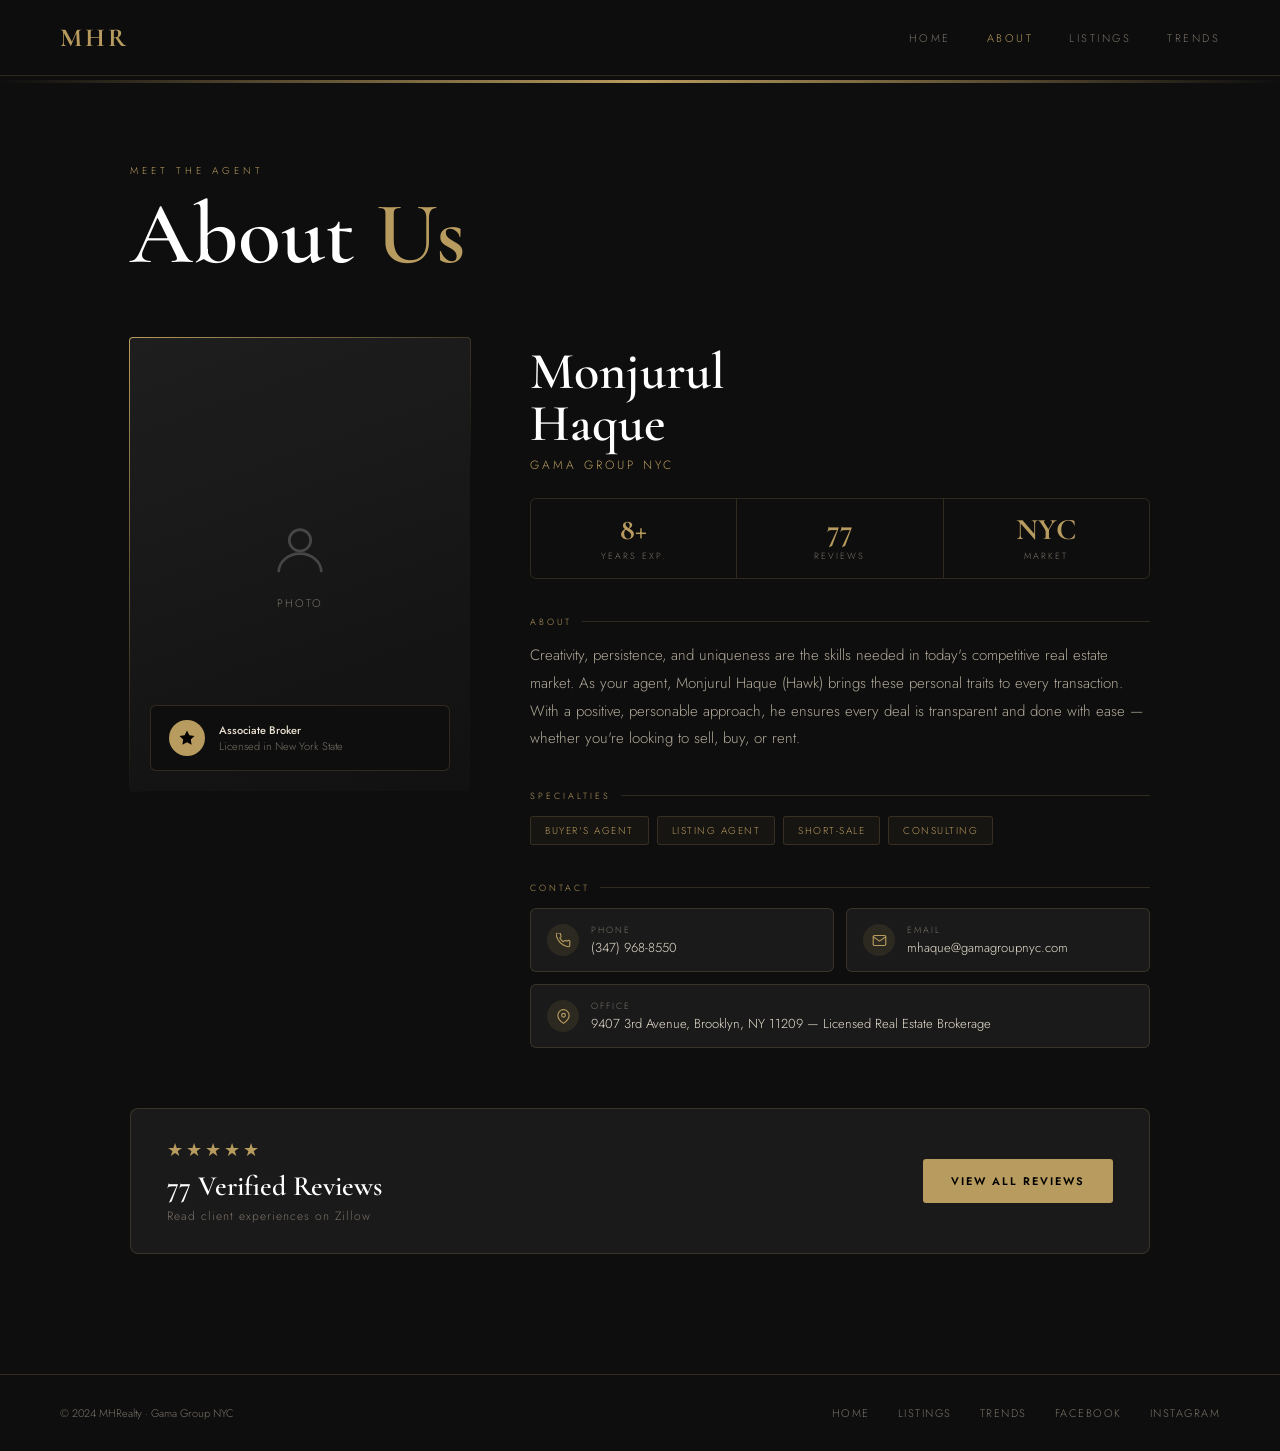
==== Index.html @ 872f9110 "Add files via upload" ====
<!DOCTYPE html>
<html lang="en">
<head>
<meta charset="UTF-8" />
<meta name="viewport" content="width=device-width, initial-scale=1.0"/>
<title>MHR | About</title>
<link href="https://fonts.googleapis.com/css2?family=Cormorant+Garamond:wght@400;500;600;700&family=Jost:wght@300;400;500;600&display=swap" rel="stylesheet"/>
<style>
  :root {
    --gold: #b89b5e;
    --gold-light: #d4b97a;
    --dark: #0e0e0e;
    --mid: #1a1a1a;
    --border: rgba(184,155,94,0.2);
    --text: #e8e0d0;
    --muted: #7a7268;
  }

  *, *::before, *::after { box-sizing: border-box; margin: 0; padding: 0; }

  html { scroll-behavior: smooth; }

  body {
    background: var(--dark);
    color: var(--text);
    font-family: 'Jost', sans-serif;
    font-weight: 300;
    min-height: 100vh;
    overflow-x: hidden;
  }

  /* ─── NAV ─── */
  nav {
    position: fixed; top: 0; left: 0; right: 0; z-index: 100;
    display: flex; justify-content: space-between; align-items: center;
    padding: 22px 60px;
    background: rgba(14,14,14,0.92);
    backdrop-filter: blur(12px);
    border-bottom: 1px solid var(--border);
  }
  .nav-logo {
    font-family: 'Cormorant Garamond', serif;
    font-size: 26px;
    font-weight: 700;
    color: var(--gold);
    letter-spacing: 3px;
    text-decoration: none;
  }
  .nav-links { display: flex; gap: 36px; }
  .nav-links a {
    font-size: 11px;
    letter-spacing: 2.5px;
    text-transform: uppercase;
    color: var(--muted);
    text-decoration: none;
    transition: color 0.3s;
  }
  .nav-links a:hover, .nav-links a.active { color: var(--gold); }

  /* ─── HERO STRIP ─── */
  .hero-strip {
    margin-top: 80px;
    height: 3px;
    background: linear-gradient(90deg, transparent, var(--gold), transparent);
    animation: shimmer 3s infinite;
  }
  @keyframes shimmer {
    0%   { background-position: -200% 0; }
    100% { background-position: 200% 0; }
  }

  /* ─── MAIN ─── */
  main {
    max-width: 1100px;
    margin: 0 auto;
    padding: 80px 40px 120px;
  }

  /* ─── PAGE TITLE ─── */
  .page-eyebrow {
    font-size: 10px;
    letter-spacing: 4px;
    text-transform: uppercase;
    color: var(--gold);
    margin-bottom: 12px;
    animation: fadeUp 0.6s ease both;
  }
  .page-title {
    font-family: 'Cormorant Garamond', serif;
    font-size: clamp(48px, 7vw, 88px);
    font-weight: 600;
    line-height: 1;
    color: #fff;
    margin-bottom: 60px;
    animation: fadeUp 0.6s 0.1s ease both;
  }
  .page-title span { color: var(--gold); }

  /* ─── PROFILE CARD ─── */
  .profile-grid {
    display: grid;
    grid-template-columns: 340px 1fr;
    gap: 60px;
    align-items: start;
    animation: fadeUp 0.6s 0.2s ease both;
  }

  .profile-img-wrap {
    position: relative;
  }
  .profile-img-wrap::before {
    content: '';
    position: absolute;
    inset: -1px;
    background: linear-gradient(135deg, var(--gold), transparent 60%);
    border-radius: 4px;
    z-index: 0;
  }
  .profile-img-wrap img {
    position: relative; z-index: 1;
    width: 100%;
    aspect-ratio: 3/4;
    object-fit: cover;
    border-radius: 3px;
    display: block;
    background: var(--mid);
  }

  /* Placeholder when no real image */
  .profile-placeholder {
    position: relative; z-index: 1;
    width: 100%;
    aspect-ratio: 3/4;
    background: linear-gradient(160deg, #1e1e1e, #111);
    border-radius: 3px;
    display: flex;
    flex-direction: column;
    align-items: center;
    justify-content: center;
    gap: 12px;
  }
  .profile-placeholder svg { opacity: 0.2; }
  .profile-placeholder span {
    font-size: 11px;
    letter-spacing: 2px;
    color: var(--muted);
    text-transform: uppercase;
  }

  .badge-wrap {
    position: absolute;
    bottom: 20px; left: 20px; right: 20px;
    z-index: 2;
    background: rgba(14,14,14,0.88);
    backdrop-filter: blur(8px);
    border: 1px solid var(--border);
    border-radius: 6px;
    padding: 14px 18px;
    display: flex;
    align-items: center;
    gap: 14px;
  }
  .badge-icon {
    width: 36px; height: 36px;
    background: var(--gold);
    border-radius: 50%;
    display: flex; align-items: center; justify-content: center;
    flex-shrink: 0;
  }
  .badge-icon svg { width: 18px; height: 18px; fill: #000; }
  .badge-text { font-size: 11px; color: var(--muted); line-height: 1.5; }
  .badge-text strong { color: var(--text); font-weight: 500; display: block; }

  /* ─── PROFILE INFO ─── */
  .profile-info { padding-top: 8px; }

  .profile-name {
    font-family: 'Cormorant Garamond', serif;
    font-size: 52px;
    font-weight: 600;
    color: #fff;
    line-height: 1;
    margin-bottom: 6px;
  }
  .profile-firm {
    font-size: 12px;
    letter-spacing: 3px;
    text-transform: uppercase;
    color: var(--gold);
    margin-bottom: 24px;
  }

  .stats-row {
    display: flex;
    gap: 0;
    border: 1px solid var(--border);
    border-radius: 6px;
    overflow: hidden;
    margin-bottom: 36px;
  }
  .stat {
    flex: 1;
    padding: 16px 20px;
    border-right: 1px solid var(--border);
    text-align: center;
  }
  .stat:last-child { border-right: none; }
  .stat-num {
    font-family: 'Cormorant Garamond', serif;
    font-size: 30px;
    font-weight: 700;
    color: var(--gold);
    line-height: 1;
  }
  .stat-label {
    font-size: 9px;
    letter-spacing: 2px;
    text-transform: uppercase;
    color: var(--muted);
    margin-top: 4px;
  }

  .section-label {
    font-size: 9px;
    letter-spacing: 3px;
    text-transform: uppercase;
    color: var(--gold);
    margin-bottom: 14px;
    display: flex;
    align-items: center;
    gap: 10px;
  }
  .section-label::after {
    content: '';
    flex: 1;
    height: 1px;
    background: var(--border);
  }

  .bio {
    font-size: 15px;
    line-height: 1.85;
    color: #b0a898;
    margin-bottom: 36px;
  }

  .specialties {
    display: flex;
    flex-wrap: wrap;
    gap: 8px;
    margin-bottom: 36px;
  }
  .spec-tag {
    font-size: 10px;
    letter-spacing: 1.5px;
    text-transform: uppercase;
    color: var(--gold);
    border: 1px solid var(--border);
    padding: 6px 14px;
    border-radius: 3px;
    background: rgba(184,155,94,0.05);
  }

  .contact-grid {
    display: grid;
    grid-template-columns: 1fr 1fr;
    gap: 12px;
  }
  .contact-item {
    display: flex;
    align-items: center;
    gap: 12px;
    background: var(--mid);
    border: 1px solid var(--border);
    border-radius: 6px;
    padding: 14px 16px;
    text-decoration: none;
    transition: border-color 0.3s, background 0.3s;
  }
  .contact-item:hover {
    border-color: var(--gold);
    background: rgba(184,155,94,0.06);
  }
  .contact-icon {
    width: 32px; height: 32px;
    background: rgba(184,155,94,0.12);
    border-radius: 50%;
    display: flex; align-items: center; justify-content: center;
    flex-shrink: 0;
  }
  .contact-icon svg { width: 15px; height: 15px; stroke: var(--gold); fill: none; stroke-width: 1.8; }
  .contact-detail { flex: 1; }
  .contact-type { font-size: 9px; letter-spacing: 2px; text-transform: uppercase; color: var(--muted); }
  .contact-val  { font-size: 13px; color: var(--text); margin-top: 2px; }

  /* ─── REVIEWS CTA ─── */
  .reviews-bar {
    margin-top: 60px;
    background: var(--mid);
    border: 1px solid var(--border);
    border-radius: 8px;
    padding: 28px 36px;
    display: flex;
    align-items: center;
    justify-content: space-between;
    animation: fadeUp 0.6s 0.35s ease both;
  }
  .reviews-left h3 {
    font-family: 'Cormorant Garamond', serif;
    font-size: 28px;
    font-weight: 600;
    color: #fff;
    margin-bottom: 4px;
  }
  .reviews-left p { font-size: 12px; color: var(--muted); letter-spacing: 1px; }
  .stars { color: var(--gold); font-size: 18px; letter-spacing: 3px; margin-bottom: 6px; }
  .reviews-btn {
    background: var(--gold);
    color: #000;
    font-family: 'Jost', sans-serif;
    font-size: 11px;
    font-weight: 600;
    letter-spacing: 2px;
    text-transform: uppercase;
    padding: 14px 28px;
    border: none;
    border-radius: 3px;
    text-decoration: none;
    cursor: pointer;
    transition: background 0.3s;
    white-space: nowrap;
  }
  .reviews-btn:hover { background: var(--gold-light); }

  /* ─── FOOTER ─── */
  footer {
    border-top: 1px solid var(--border);
    padding: 30px 60px;
    display: flex;
    justify-content: space-between;
    align-items: center;
  }
  .footer-copy { font-size: 11px; color: var(--muted); }
  .footer-links { display: flex; gap: 28px; }
  .footer-links a {
    font-size: 11px;
    letter-spacing: 1.5px;
    color: var(--muted);
    text-decoration: none;
    text-transform: uppercase;
    transition: color 0.3s;
  }
  .footer-links a:hover { color: var(--gold); }

  /* ─── ANIMATIONS ─── */
  @keyframes fadeUp {
    from { opacity: 0; transform: translateY(20px); }
    to   { opacity: 1; transform: translateY(0); }
  }

  /* ─── RESPONSIVE ─── */
  @media (max-width: 760px) {
    nav { padding: 18px 24px; }
    .nav-links { gap: 20px; }
    main { padding: 60px 24px 80px; }
    .profile-grid { grid-template-columns: 1fr; gap: 36px; }
    .profile-img-wrap { max-width: 280px; }
    .contact-grid { grid-template-columns: 1fr; }
    .reviews-bar { flex-direction: column; gap: 20px; text-align: center; }
    footer { flex-direction: column; gap: 16px; text-align: center; }
  }
</style>
</head>
<body>

<!-- NAV -->
<nav>
  <a class="nav-logo" href="#">MHR</a>
  <div class="nav-links">
    <a href="#">Home</a>
    <a href="#" class="active">About</a>
    <a href="#">Listings</a>
    <a href="#">Trends</a>
  </div>
</nav>

<div class="hero-strip"></div>

<!-- MAIN -->
<main>

  <div class="page-eyebrow">Meet the Agent</div>
  <h1 class="page-title">About <span>Us</span></h1>

  <div class="profile-grid">

    <!-- LEFT: Photo -->
    <div class="profile-img-wrap">
      <div class="profile-placeholder">
        <svg width="64" height="64" viewBox="0 0 24 24" fill="none" stroke="#fff" stroke-width="1" xmlns="http://www.w3.org/2000/svg">
          <circle cx="12" cy="8" r="4"/>
          <path d="M4 20c0-4 3.6-7 8-7s8 3 8 7"/>
        </svg>
        <span>Photo</span>
      </div>
      <div class="badge-wrap">
        <div class="badge-icon">
          <svg viewBox="0 0 24 24" xmlns="http://www.w3.org/2000/svg"><path d="M12 2l3.09 6.26L22 9.27l-5 4.87L18.18 21 12 17.77 5.82 21 7 14.14 2 9.27l6.91-1.01L12 2z"/></svg>
        </div>
        <div class="badge-text">
          <strong>Associate Broker</strong>
          Licensed in New York State
        </div>
      </div>
    </div>

    <!-- RIGHT: Info -->
    <div class="profile-info">

      <div class="profile-name">Monjurul<br>Haque</div>
      <div class="profile-firm">Gama Group NYC</div>

      <div class="stats-row">
        <div class="stat">
          <div class="stat-num">8+</div>
          <div class="stat-label">Years Exp.</div>
        </div>
        <div class="stat">
          <div class="stat-num">77</div>
          <div class="stat-label">Reviews</div>
        </div>
        <div class="stat">
          <div class="stat-num">NYC</div>
          <div class="stat-label">Market</div>
        </div>
      </div>

      <div class="section-label">About</div>
      <p class="bio">
        Creativity, persistence, and uniqueness are the skills needed in today's competitive real estate market. As your agent, Monjurul Haque (Hawk) brings these personal traits to every transaction. With a positive, personable approach, he ensures every deal is transparent and done with ease — whether you're looking to sell, buy, or rent.
      </p>

      <div class="section-label">Specialties</div>
      <div class="specialties">
        <span class="spec-tag">Buyer's Agent</span>
        <span class="spec-tag">Listing Agent</span>
        <span class="spec-tag">Short-Sale</span>
        <span class="spec-tag">Consulting</span>
      </div>

      <div class="section-label">Contact</div>
      <div class="contact-grid">
        <a class="contact-item" href="tel:+13479688550">
          <div class="contact-icon">
            <svg viewBox="0 0 24 24" xmlns="http://www.w3.org/2000/svg"><path d="M22 16.92v3a2 2 0 01-2.18 2 19.79 19.79 0 01-8.63-3.07A19.5 19.5 0 013.31 10.8a19.79 19.79 0 01-3.07-8.63A2 2 0 012.22 0h3a2 2 0 012 1.72c.127.96.361 1.903.7 2.81a2 2 0 01-.45 2.11L6.09 7.91a16 16 0 006 6l1.27-1.27a2 2 0 012.11-.45c.907.339 1.85.573 2.81.7A2 2 0 0122 14.92v2z" stroke-linecap="round" stroke-linejoin="round"/></svg>
          </div>
          <div class="contact-detail">
            <div class="contact-type">Phone</div>
            <div class="contact-val">(347) 968-8550</div>
          </div>
        </a>
        <a class="contact-item" href="mailto:mhaque@gamagroupnyc.com">
          <div class="contact-icon">
            <svg viewBox="0 0 24 24" xmlns="http://www.w3.org/2000/svg"><path d="M4 4h16c1.1 0 2 .9 2 2v12c0 1.1-.9 2-2 2H4c-1.1 0-2-.9-2-2V6c0-1.1.9-2 2-2z" stroke-linecap="round" stroke-linejoin="round"/><polyline points="22,6 12,13 2,6" stroke-linecap="round" stroke-linejoin="round"/></svg>
          </div>
          <div class="contact-detail">
            <div class="contact-type">Email</div>
            <div class="contact-val">mhaque@gamagroupnyc.com</div>
          </div>
        </a>
        <a class="contact-item" href="#" style="grid-column: span 2;">
          <div class="contact-icon">
            <svg viewBox="0 0 24 24" xmlns="http://www.w3.org/2000/svg"><path d="M21 10c0 7-9 13-9 13s-9-6-9-13a9 9 0 0118 0z" stroke-linecap="round" stroke-linejoin="round"/><circle cx="12" cy="10" r="3" stroke-linecap="round" stroke-linejoin="round"/></svg>
          </div>
          <div class="contact-detail">
            <div class="contact-type">Office</div>
            <div class="contact-val">9407 3rd Avenue, Brooklyn, NY 11209 — Licensed Real Estate Brokerage</div>
          </div>
        </a>
      </div>

    </div>
  </div>

  <!-- Reviews CTA -->
  <div class="reviews-bar">
    <div class="reviews-left">
      <div class="stars">★★★★★</div>
      <h3>77 Verified Reviews</h3>
      <p>Read client experiences on Zillow</p>
    </div>
    <a class="reviews-btn" href="https://www.zillow.com/profile/MhaqueRealty/#reviews" target="_blank">
      View All Reviews
    </a>
  </div>

</main>

<!-- FOOTER -->
<footer>
  <div class="footer-copy">© 2024 MHRealty · Gama Group NYC</div>
  <div class="footer-links">
    <a href="#">Home</a>
    <a href="#">Listings</a>
    <a href="#">Trends</a>
    <a href="https://www.facebook.com/MhaqueRealty/" target="_blank">Facebook</a>
    <a href="https://instagram.com/monjurulha" target="_blank">Instagram</a>
  </div>
</footer>

</body>
</html>
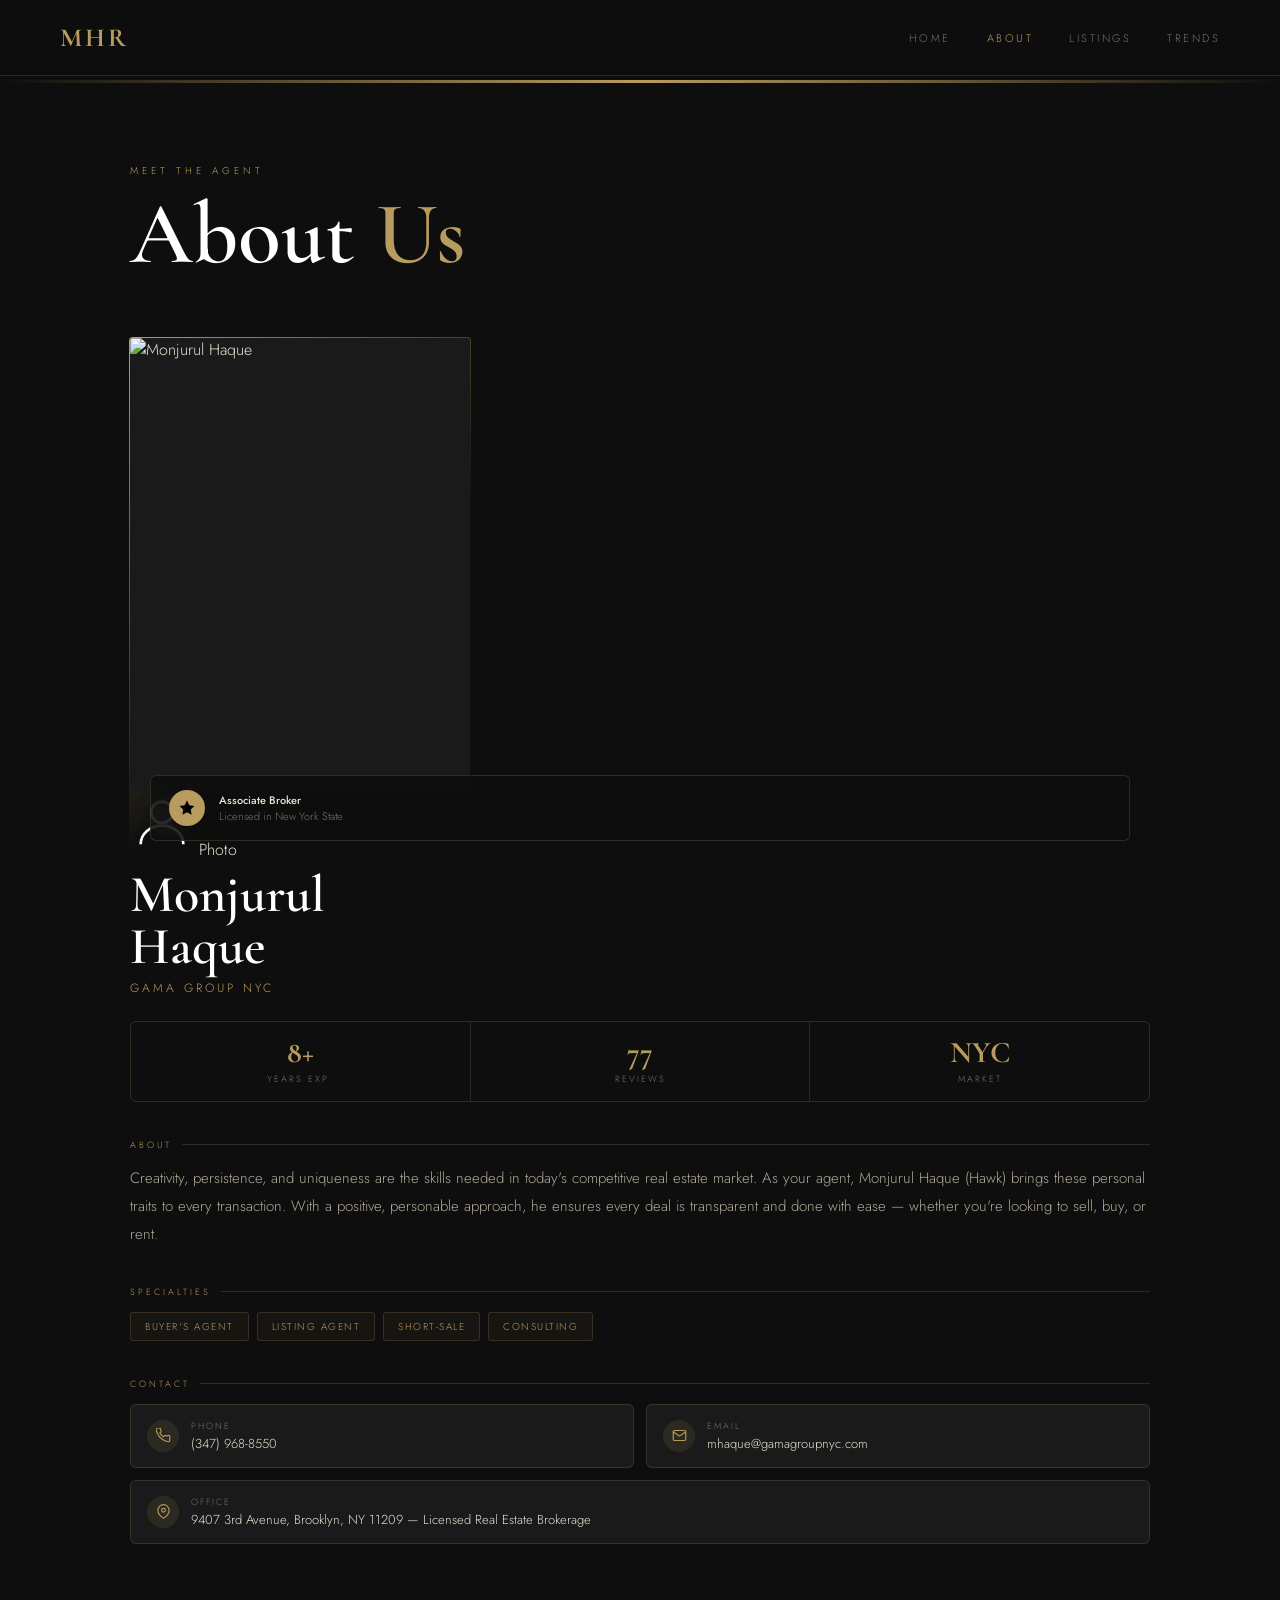
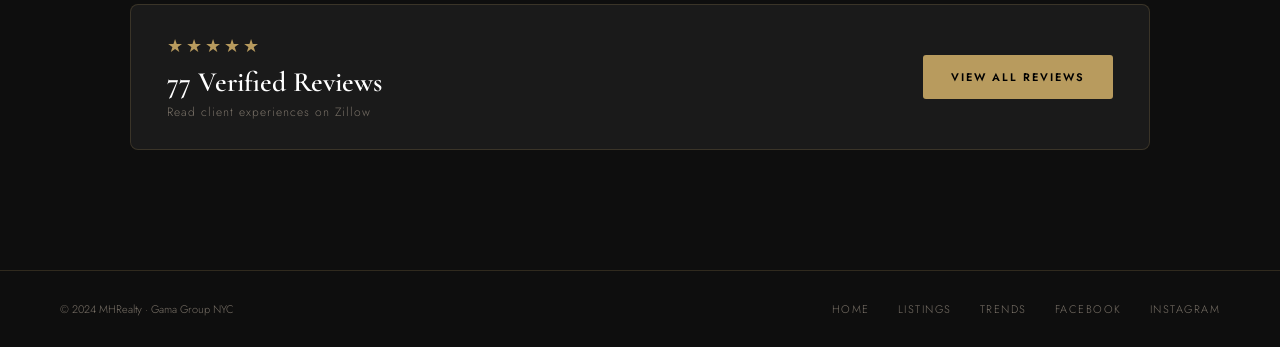
==== commit d414028e: "Improve SEO with updated title and meta description Updated the title and meta description for bette" ====
--- a/Index.html
+++ b/Index.html
@@ -1,9 +1,9 @@
 <!DOCTYPE html>
 <html lang="en">
-<head>
+<head> <meta name="description" content="Monjurul Haque (Hawk) is a NYC real estate broker specializing in Brooklyn, Queens, and Staten Island properties. Buy, sell, and invest with expert guidance.">
 <meta charset="UTF-8" />
 <meta name="viewport" content="width=device-width, initial-scale=1.0"/>
-<title>MHR | About</title>
+<title>Monjurul Haque | NYC Real Estate Broker</title>
 <link href="https://fonts.googleapis.com/css2?family=Cormorant+Garamond:wght@400;500;600;700&family=Jost:wght@300;400;500;600&display=swap" rel="stylesheet"/>
 <style>
   :root {
@@ -396,7 +396,7 @@
 
     <!-- LEFT: Photo -->
     <div class="profile-img-wrap">
-      <div class="profile-placeholder">
+      <img src="/Users/monjurulhaque/Desktop/My Website html/Final Gama-36.jpg" alt="Monjurul Haque">
         <svg width="64" height="64" viewBox="0 0 24 24" fill="none" stroke="#fff" stroke-width="1" xmlns="http://www.w3.org/2000/svg">
           <circle cx="12" cy="8" r="4"/>
           <path d="M4 20c0-4 3.6-7 8-7s8 3 8 7"/>
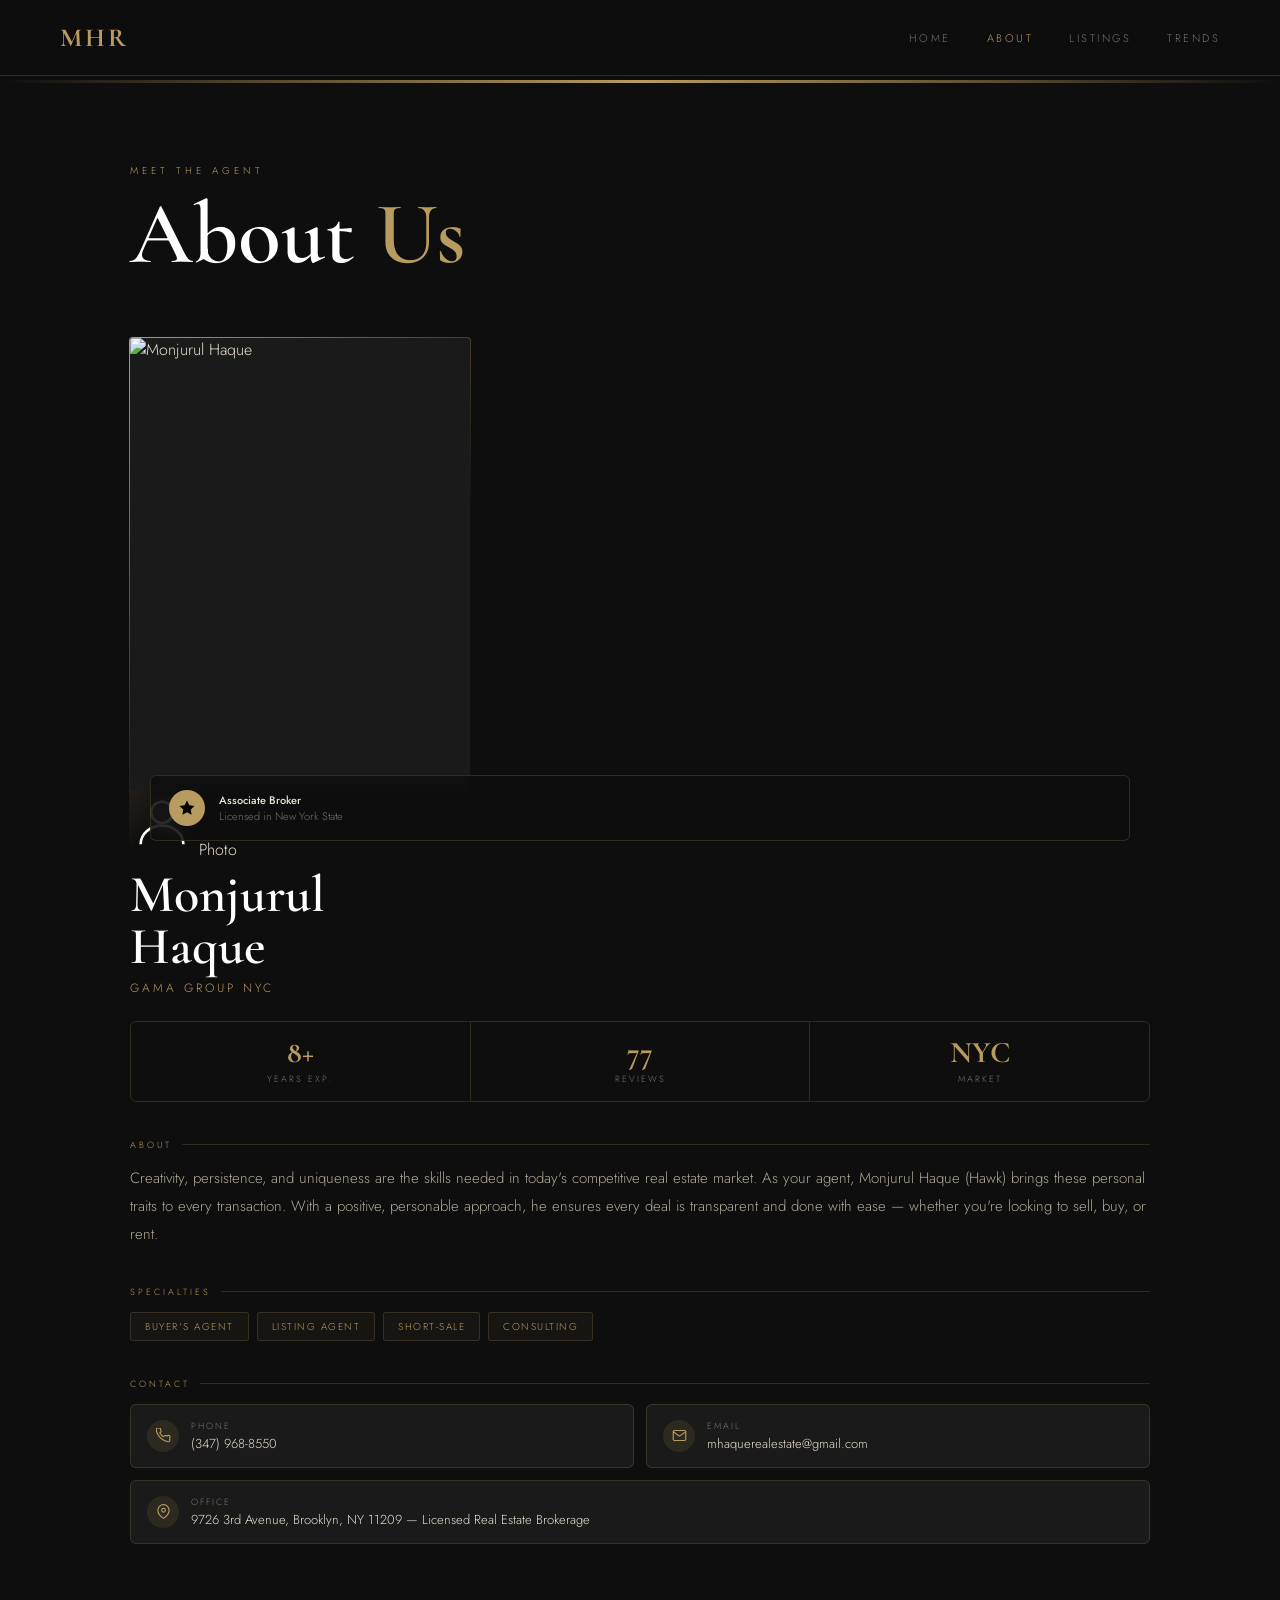
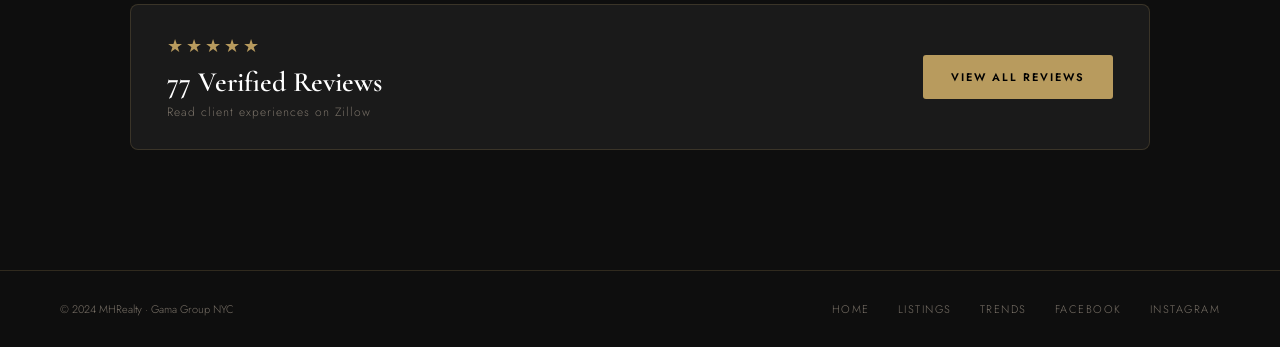
==== commit 3c1ca4cc: "Update contact information and social links" ====
--- a/Index.html
+++ b/Index.html
@@ -5,6 +5,7 @@
 <meta name="viewport" content="width=device-width, initial-scale=1.0"/>
 <title>Monjurul Haque | NYC Real Estate Broker</title>
 <link href="https://fonts.googleapis.com/css2?family=Cormorant+Garamond:wght@400;500;600;700&family=Jost:wght@300;400;500;600&display=swap" rel="stylesheet"/>
+<link rel="stylesheet" href="style.css">
 <style>
   :root {
     --gold: #b89b5e;
@@ -459,13 +460,13 @@
             <div class="contact-val">(347) 968-8550</div>
           </div>
         </a>
-        <a class="contact-item" href="mailto:mhaque@gamagroupnyc.com">
+        <a class="contact-item" href="mailto:mhaquerealestate@gmail.com">
           <div class="contact-icon">
             <svg viewBox="0 0 24 24" xmlns="http://www.w3.org/2000/svg"><path d="M4 4h16c1.1 0 2 .9 2 2v12c0 1.1-.9 2-2 2H4c-1.1 0-2-.9-2-2V6c0-1.1.9-2 2-2z" stroke-linecap="round" stroke-linejoin="round"/><polyline points="22,6 12,13 2,6" stroke-linecap="round" stroke-linejoin="round"/></svg>
           </div>
           <div class="contact-detail">
             <div class="contact-type">Email</div>
-            <div class="contact-val">mhaque@gamagroupnyc.com</div>
+            <div class="contact-val">mhaquerealestate@gmail.com</div>
           </div>
         </a>
         <a class="contact-item" href="#" style="grid-column: span 2;">
@@ -474,7 +475,7 @@
           </div>
           <div class="contact-detail">
             <div class="contact-type">Office</div>
-            <div class="contact-val">9407 3rd Avenue, Brooklyn, NY 11209 — Licensed Real Estate Brokerage</div>
+            <div class="contact-val">9726 3rd Avenue, Brooklyn, NY 11209 — Licensed Real Estate Brokerage</div>
           </div>
         </a>
       </div>
@@ -489,7 +490,7 @@
       <h3>77 Verified Reviews</h3>
       <p>Read client experiences on Zillow</p>
     </div>
-    <a class="reviews-btn" href="https://www.zillow.com/profile/MhaqueRealty/#reviews" target="_blank">
+    <a class="reviews-btn" href="https://www.zillow.com/profile/MhaqueRealtor/#reviews" target="_blank">
       View All Reviews
     </a>
   </div>
@@ -503,8 +504,8 @@
     <a href="#">Home</a>
     <a href="#">Listings</a>
     <a href="#">Trends</a>
-    <a href="https://www.facebook.com/MhaqueRealty/" target="_blank">Facebook</a>
-    <a href="https://instagram.com/monjurulha" target="_blank">Instagram</a>
+    <a href="https://www.facebook.com/MhaqueRealtor/" target="_blank">Facebook</a>
+    <a href="https://instagram.com/mhaquerealtor" target="_blank">Instagram</a>
   </div>
 </footer>
 
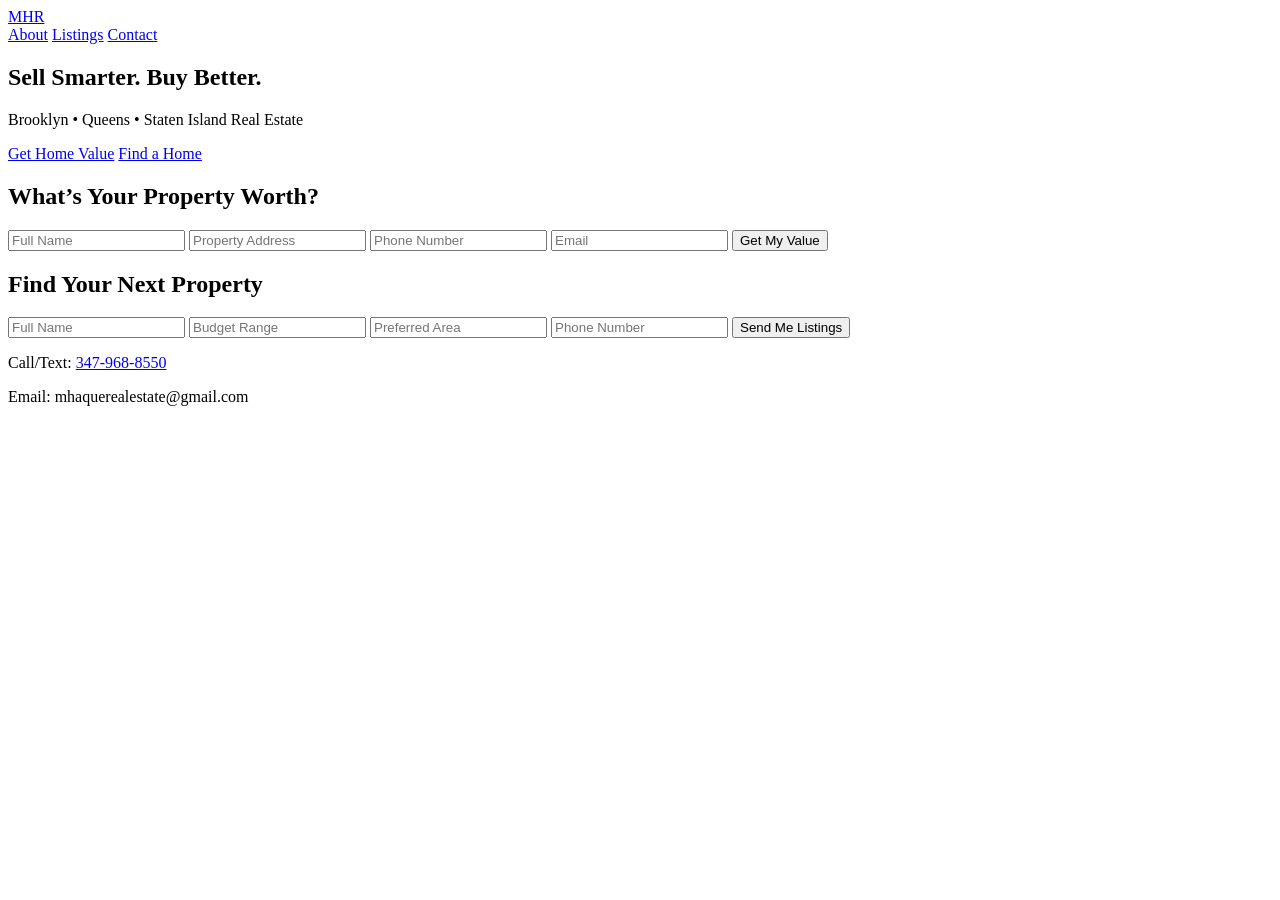
==== commit 24550fca: "Revise Index.html for SEO and layout improvements Updated the HTML structure and content for better " ====
--- a/Index.html
+++ b/Index.html
@@ -1,512 +1,63 @@
 <!DOCTYPE html>
 <html lang="en">
-<head> <meta name="description" content="Monjurul Haque (Hawk) is a NYC real estate broker specializing in Brooklyn, Queens, and Staten Island properties. Buy, sell, and invest with expert guidance.">
-<meta charset="UTF-8" />
-<meta name="viewport" content="width=device-width, initial-scale=1.0"/>
-<title>Monjurul Haque | NYC Real Estate Broker</title>
-<link href="https://fonts.googleapis.com/css2?family=Cormorant+Garamond:wght@400;500;600;700&family=Jost:wght@300;400;500;600&display=swap" rel="stylesheet"/>
+<head>
+<meta charset="UTF-8">
+<meta name="viewport" content="width=device-width, initial-scale=1.0">
+
+<title>NYC Real Estate Broker | Monjurul Haque</title>
+<meta name="description" content="Top NYC real estate broker Monjurul Haque. Buy, sell, or invest in Brooklyn, Queens & Staten Island. Get your home value today.">
+
 <link rel="stylesheet" href="style.css">
-<style>
-  :root {
-    --gold: #b89b5e;
-    --gold-light: #d4b97a;
-    --dark: #0e0e0e;
-    --mid: #1a1a1a;
-    --border: rgba(184,155,94,0.2);
-    --text: #e8e0d0;
-    --muted: #7a7268;
-  }
+</head>
 
-  *, *::before, *::after { box-sizing: border-box; margin: 0; padding: 0; }
-
-  html { scroll-behavior: smooth; }
-
-  body {
-    background: var(--dark);
-    color: var(--text);
-    font-family: 'Jost', sans-serif;
-    font-weight: 300;
-    min-height: 100vh;
-    overflow-x: hidden;
-  }
-
-  /* ─── NAV ─── */
-  nav {
-    position: fixed; top: 0; left: 0; right: 0; z-index: 100;
-    display: flex; justify-content: space-between; align-items: center;
-    padding: 22px 60px;
-    background: rgba(14,14,14,0.92);
-    backdrop-filter: blur(12px);
-    border-bottom: 1px solid var(--border);
-  }
-  .nav-logo {
-    font-family: 'Cormorant Garamond', serif;
-    font-size: 26px;
-    font-weight: 700;
-    color: var(--gold);
-    letter-spacing: 3px;
-    text-decoration: none;
-  }
-  .nav-links { display: flex; gap: 36px; }
-  .nav-links a {
-    font-size: 11px;
-    letter-spacing: 2.5px;
-    text-transform: uppercase;
-    color: var(--muted);
-    text-decoration: none;
-    transition: color 0.3s;
-  }
-  .nav-links a:hover, .nav-links a.active { color: var(--gold); }
-
-  /* ─── HERO STRIP ─── */
-  .hero-strip {
-    margin-top: 80px;
-    height: 3px;
-    background: linear-gradient(90deg, transparent, var(--gold), transparent);
-    animation: shimmer 3s infinite;
-  }
-  @keyframes shimmer {
-    0%   { background-position: -200% 0; }
-    100% { background-position: 200% 0; }
-  }
-
-  /* ─── MAIN ─── */
-  main {
-    max-width: 1100px;
-    margin: 0 auto;
-    padding: 80px 40px 120px;
-  }
-
-  /* ─── PAGE TITLE ─── */
-  .page-eyebrow {
-    font-size: 10px;
-    letter-spacing: 4px;
-    text-transform: uppercase;
-    color: var(--gold);
-    margin-bottom: 12px;
-    animation: fadeUp 0.6s ease both;
-  }
-  .page-title {
-    font-family: 'Cormorant Garamond', serif;
-    font-size: clamp(48px, 7vw, 88px);
-    font-weight: 600;
-    line-height: 1;
-    color: #fff;
-    margin-bottom: 60px;
-    animation: fadeUp 0.6s 0.1s ease both;
-  }
-  .page-title span { color: var(--gold); }
-
-  /* ─── PROFILE CARD ─── */
-  .profile-grid {
-    display: grid;
-    grid-template-columns: 340px 1fr;
-    gap: 60px;
-    align-items: start;
-    animation: fadeUp 0.6s 0.2s ease both;
-  }
-
-  .profile-img-wrap {
-    position: relative;
-  }
-  .profile-img-wrap::before {
-    content: '';
-    position: absolute;
-    inset: -1px;
-    background: linear-gradient(135deg, var(--gold), transparent 60%);
-    border-radius: 4px;
-    z-index: 0;
-  }
-  .profile-img-wrap img {
-    position: relative; z-index: 1;
-    width: 100%;
-    aspect-ratio: 3/4;
-    object-fit: cover;
-    border-radius: 3px;
-    display: block;
-    background: var(--mid);
-  }
-
-  /* Placeholder when no real image */
-  .profile-placeholder {
-    position: relative; z-index: 1;
-    width: 100%;
-    aspect-ratio: 3/4;
-    background: linear-gradient(160deg, #1e1e1e, #111);
-    border-radius: 3px;
-    display: flex;
-    flex-direction: column;
-    align-items: center;
-    justify-content: center;
-    gap: 12px;
-  }
-  .profile-placeholder svg { opacity: 0.2; }
-  .profile-placeholder span {
-    font-size: 11px;
-    letter-spacing: 2px;
-    color: var(--muted);
-    text-transform: uppercase;
-  }
-
-  .badge-wrap {
-    position: absolute;
-    bottom: 20px; left: 20px; right: 20px;
-    z-index: 2;
-    background: rgba(14,14,14,0.88);
-    backdrop-filter: blur(8px);
-    border: 1px solid var(--border);
-    border-radius: 6px;
-    padding: 14px 18px;
-    display: flex;
-    align-items: center;
-    gap: 14px;
-  }
-  .badge-icon {
-    width: 36px; height: 36px;
-    background: var(--gold);
-    border-radius: 50%;
-    display: flex; align-items: center; justify-content: center;
-    flex-shrink: 0;
-  }
-  .badge-icon svg { width: 18px; height: 18px; fill: #000; }
-  .badge-text { font-size: 11px; color: var(--muted); line-height: 1.5; }
-  .badge-text strong { color: var(--text); font-weight: 500; display: block; }
-
-  /* ─── PROFILE INFO ─── */
-  .profile-info { padding-top: 8px; }
-
-  .profile-name {
-    font-family: 'Cormorant Garamond', serif;
-    font-size: 52px;
-    font-weight: 600;
-    color: #fff;
-    line-height: 1;
-    margin-bottom: 6px;
-  }
-  .profile-firm {
-    font-size: 12px;
-    letter-spacing: 3px;
-    text-transform: uppercase;
-    color: var(--gold);
-    margin-bottom: 24px;
-  }
-
-  .stats-row {
-    display: flex;
-    gap: 0;
-    border: 1px solid var(--border);
-    border-radius: 6px;
-    overflow: hidden;
-    margin-bottom: 36px;
-  }
-  .stat {
-    flex: 1;
-    padding: 16px 20px;
-    border-right: 1px solid var(--border);
-    text-align: center;
-  }
-  .stat:last-child { border-right: none; }
-  .stat-num {
-    font-family: 'Cormorant Garamond', serif;
-    font-size: 30px;
-    font-weight: 700;
-    color: var(--gold);
-    line-height: 1;
-  }
-  .stat-label {
-    font-size: 9px;
-    letter-spacing: 2px;
-    text-transform: uppercase;
-    color: var(--muted);
-    margin-top: 4px;
-  }
-
-  .section-label {
-    font-size: 9px;
-    letter-spacing: 3px;
-    text-transform: uppercase;
-    color: var(--gold);
-    margin-bottom: 14px;
-    display: flex;
-    align-items: center;
-    gap: 10px;
-  }
-  .section-label::after {
-    content: '';
-    flex: 1;
-    height: 1px;
-    background: var(--border);
-  }
-
-  .bio {
-    font-size: 15px;
-    line-height: 1.85;
-    color: #b0a898;
-    margin-bottom: 36px;
-  }
-
-  .specialties {
-    display: flex;
-    flex-wrap: wrap;
-    gap: 8px;
-    margin-bottom: 36px;
-  }
-  .spec-tag {
-    font-size: 10px;
-    letter-spacing: 1.5px;
-    text-transform: uppercase;
-    color: var(--gold);
-    border: 1px solid var(--border);
-    padding: 6px 14px;
-    border-radius: 3px;
-    background: rgba(184,155,94,0.05);
-  }
-
-  .contact-grid {
-    display: grid;
-    grid-template-columns: 1fr 1fr;
-    gap: 12px;
-  }
-  .contact-item {
-    display: flex;
-    align-items: center;
-    gap: 12px;
-    background: var(--mid);
-    border: 1px solid var(--border);
-    border-radius: 6px;
-    padding: 14px 16px;
-    text-decoration: none;
-    transition: border-color 0.3s, background 0.3s;
-  }
-  .contact-item:hover {
-    border-color: var(--gold);
-    background: rgba(184,155,94,0.06);
-  }
-  .contact-icon {
-    width: 32px; height: 32px;
-    background: rgba(184,155,94,0.12);
-    border-radius: 50%;
-    display: flex; align-items: center; justify-content: center;
-    flex-shrink: 0;
-  }
-  .contact-icon svg { width: 15px; height: 15px; stroke: var(--gold); fill: none; stroke-width: 1.8; }
-  .contact-detail { flex: 1; }
-  .contact-type { font-size: 9px; letter-spacing: 2px; text-transform: uppercase; color: var(--muted); }
-  .contact-val  { font-size: 13px; color: var(--text); margin-top: 2px; }
-
-  /* ─── REVIEWS CTA ─── */
-  .reviews-bar {
-    margin-top: 60px;
-    background: var(--mid);
-    border: 1px solid var(--border);
-    border-radius: 8px;
-    padding: 28px 36px;
-    display: flex;
-    align-items: center;
-    justify-content: space-between;
-    animation: fadeUp 0.6s 0.35s ease both;
-  }
-  .reviews-left h3 {
-    font-family: 'Cormorant Garamond', serif;
-    font-size: 28px;
-    font-weight: 600;
-    color: #fff;
-    margin-bottom: 4px;
-  }
-  .reviews-left p { font-size: 12px; color: var(--muted); letter-spacing: 1px; }
-  .stars { color: var(--gold); font-size: 18px; letter-spacing: 3px; margin-bottom: 6px; }
-  .reviews-btn {
-    background: var(--gold);
-    color: #000;
-    font-family: 'Jost', sans-serif;
-    font-size: 11px;
-    font-weight: 600;
-    letter-spacing: 2px;
-    text-transform: uppercase;
-    padding: 14px 28px;
-    border: none;
-    border-radius: 3px;
-    text-decoration: none;
-    cursor: pointer;
-    transition: background 0.3s;
-    white-space: nowrap;
-  }
-  .reviews-btn:hover { background: var(--gold-light); }
-
-  /* ─── FOOTER ─── */
-  footer {
-    border-top: 1px solid var(--border);
-    padding: 30px 60px;
-    display: flex;
-    justify-content: space-between;
-    align-items: center;
-  }
-  .footer-copy { font-size: 11px; color: var(--muted); }
-  .footer-links { display: flex; gap: 28px; }
-  .footer-links a {
-    font-size: 11px;
-    letter-spacing: 1.5px;
-    color: var(--muted);
-    text-decoration: none;
-    text-transform: uppercase;
-    transition: color 0.3s;
-  }
-  .footer-links a:hover { color: var(--gold); }
-
-  /* ─── ANIMATIONS ─── */
-  @keyframes fadeUp {
-    from { opacity: 0; transform: translateY(20px); }
-    to   { opacity: 1; transform: translateY(0); }
-  }
-
-  /* ─── RESPONSIVE ─── */
-  @media (max-width: 760px) {
-    nav { padding: 18px 24px; }
-    .nav-links { gap: 20px; }
-    main { padding: 60px 24px 80px; }
-    .profile-grid { grid-template-columns: 1fr; gap: 36px; }
-    .profile-img-wrap { max-width: 280px; }
-    .contact-grid { grid-template-columns: 1fr; }
-    .reviews-bar { flex-direction: column; gap: 20px; text-align: center; }
-    footer { flex-direction: column; gap: 16px; text-align: center; }
-  }
-</style>
-</head>
 <body>
 
-<!-- NAV -->
 <nav>
-  <a class="nav-logo" href="#">MHR</a>
-  <div class="nav-links">
-    <a href="#">Home</a>
-    <a href="#" class="active">About</a>
-    <a href="#">Listings</a>
-    <a href="#">Trends</a>
+  <a class="logo" href="index.html">MHR</a>
+  <div>
+    <a href="about.html">About</a>
+    <a href="listings.html">Listings</a>
+    <a href="contact.html">Contact</a>
   </div>
 </nav>
 
-<div class="hero-strip"></div>
+<section class="hero">
+  <h1>Sell Smarter. Buy Better.</h1>
+  <p>Brooklyn • Queens • Staten Island Real Estate</p>
 
-<!-- MAIN -->
-<main>
+  <div class="cta-buttons">
+    <a href="#seller">Get Home Value</a>
+    <a href="#buyer">Find a Home</a>
+  </div>
+</section>
 
-  <div class="page-eyebrow">Meet the Agent</div>
-  <h1 class="page-title">About <span>Us</span></h1>
+<!-- SELLER FORM -->
+<section id="seller" class="form-section">
+  <h2>What’s Your Property Worth?</h2>
+  <form action="https://formsubmit.co/mhaquerealestate@gmail.com" method="POST">
+    <input type="text" name="name" placeholder="Full Name" required>
+    <input type="text" name="address" placeholder="Property Address" required>
+    <input type="tel" name="phone" placeholder="Phone Number">
+    <input type="email" name="email" placeholder="Email" required>
+    <button type="submit">Get My Value</button>
+  </form>
+</section>
 
-  <div class="profile-grid">
+<!-- BUYER FORM -->
+<section id="buyer" class="form-section">
+  <h2>Find Your Next Property</h2>
+  <form action="https://formsubmit.co/mhaquerealestate@gmail.com" method="POST">
+    <input type="text" name="name" placeholder="Full Name" required>
+    <input type="text" name="budget" placeholder="Budget Range">
+    <input type="text" name="location" placeholder="Preferred Area">
+    <input type="tel" name="phone" placeholder="Phone Number">
+    <button type="submit">Send Me Listings</button>
+  </form>
+</section>
 
-    <!-- LEFT: Photo -->
-    <div class="profile-img-wrap">
-      <img src="/Users/monjurulhaque/Desktop/My Website html/Final Gama-36.jpg" alt="Monjurul Haque">
-        <svg width="64" height="64" viewBox="0 0 24 24" fill="none" stroke="#fff" stroke-width="1" xmlns="http://www.w3.org/2000/svg">
-          <circle cx="12" cy="8" r="4"/>
-          <path d="M4 20c0-4 3.6-7 8-7s8 3 8 7"/>
-        </svg>
-        <span>Photo</span>
-      </div>
-      <div class="badge-wrap">
-        <div class="badge-icon">
-          <svg viewBox="0 0 24 24" xmlns="http://www.w3.org/2000/svg"><path d="M12 2l3.09 6.26L22 9.27l-5 4.87L18.18 21 12 17.77 5.82 21 7 14.14 2 9.27l6.91-1.01L12 2z"/></svg>
-        </div>
-        <div class="badge-text">
-          <strong>Associate Broker</strong>
-          Licensed in New York State
-        </div>
-      </div>
-    </div>
-
-    <!-- RIGHT: Info -->
-    <div class="profile-info">
-
-      <div class="profile-name">Monjurul<br>Haque</div>
-      <div class="profile-firm">Gama Group NYC</div>
-
-      <div class="stats-row">
-        <div class="stat">
-          <div class="stat-num">8+</div>
-          <div class="stat-label">Years Exp.</div>
-        </div>
-        <div class="stat">
-          <div class="stat-num">77</div>
-          <div class="stat-label">Reviews</div>
-        </div>
-        <div class="stat">
-          <div class="stat-num">NYC</div>
-          <div class="stat-label">Market</div>
-        </div>
-      </div>
-
-      <div class="section-label">About</div>
-      <p class="bio">
-        Creativity, persistence, and uniqueness are the skills needed in today's competitive real estate market. As your agent, Monjurul Haque (Hawk) brings these personal traits to every transaction. With a positive, personable approach, he ensures every deal is transparent and done with ease — whether you're looking to sell, buy, or rent.
-      </p>
-
-      <div class="section-label">Specialties</div>
-      <div class="specialties">
-        <span class="spec-tag">Buyer's Agent</span>
-        <span class="spec-tag">Listing Agent</span>
-        <span class="spec-tag">Short-Sale</span>
-        <span class="spec-tag">Consulting</span>
-      </div>
-
-      <div class="section-label">Contact</div>
-      <div class="contact-grid">
-        <a class="contact-item" href="tel:+13479688550">
-          <div class="contact-icon">
-            <svg viewBox="0 0 24 24" xmlns="http://www.w3.org/2000/svg"><path d="M22 16.92v3a2 2 0 01-2.18 2 19.79 19.79 0 01-8.63-3.07A19.5 19.5 0 013.31 10.8a19.79 19.79 0 01-3.07-8.63A2 2 0 012.22 0h3a2 2 0 012 1.72c.127.96.361 1.903.7 2.81a2 2 0 01-.45 2.11L6.09 7.91a16 16 0 006 6l1.27-1.27a2 2 0 012.11-.45c.907.339 1.85.573 2.81.7A2 2 0 0122 14.92v2z" stroke-linecap="round" stroke-linejoin="round"/></svg>
-          </div>
-          <div class="contact-detail">
-            <div class="contact-type">Phone</div>
-            <div class="contact-val">(347) 968-8550</div>
-          </div>
-        </a>
-        <a class="contact-item" href="mailto:mhaquerealestate@gmail.com">
-          <div class="contact-icon">
-            <svg viewBox="0 0 24 24" xmlns="http://www.w3.org/2000/svg"><path d="M4 4h16c1.1 0 2 .9 2 2v12c0 1.1-.9 2-2 2H4c-1.1 0-2-.9-2-2V6c0-1.1.9-2 2-2z" stroke-linecap="round" stroke-linejoin="round"/><polyline points="22,6 12,13 2,6" stroke-linecap="round" stroke-linejoin="round"/></svg>
-          </div>
-          <div class="contact-detail">
-            <div class="contact-type">Email</div>
-            <div class="contact-val">mhaquerealestate@gmail.com</div>
-          </div>
-        </a>
-        <a class="contact-item" href="#" style="grid-column: span 2;">
-          <div class="contact-icon">
-            <svg viewBox="0 0 24 24" xmlns="http://www.w3.org/2000/svg"><path d="M21 10c0 7-9 13-9 13s-9-6-9-13a9 9 0 0118 0z" stroke-linecap="round" stroke-linejoin="round"/><circle cx="12" cy="10" r="3" stroke-linecap="round" stroke-linejoin="round"/></svg>
-          </div>
-          <div class="contact-detail">
-            <div class="contact-type">Office</div>
-            <div class="contact-val">9726 3rd Avenue, Brooklyn, NY 11209 — Licensed Real Estate Brokerage</div>
-          </div>
-        </a>
-      </div>
-
-    </div>
-  </div>
-
-  <!-- Reviews CTA -->
-  <div class="reviews-bar">
-    <div class="reviews-left">
-      <div class="stars">★★★★★</div>
-      <h3>77 Verified Reviews</h3>
-      <p>Read client experiences on Zillow</p>
-    </div>
-    <a class="reviews-btn" href="https://www.zillow.com/profile/MhaqueRealtor/#reviews" target="_blank">
-      View All Reviews
-    </a>
-  </div>
-
-</main>
-
-<!-- FOOTER -->
 <footer>
-  <div class="footer-copy">© 2024 MHRealty · Gama Group NYC</div>
-  <div class="footer-links">
-    <a href="#">Home</a>
-    <a href="#">Listings</a>
-    <a href="#">Trends</a>
-    <a href="https://www.facebook.com/MhaqueRealtor/" target="_blank">Facebook</a>
-    <a href="https://instagram.com/mhaquerealtor" target="_blank">Instagram</a>
-  </div>
+  <p>Call/Text: <a href="tel:3479688550">347-968-8550</a></p>
+  <p>Email: mhaquerealestate@gmail.com</p>
 </footer>
 
 </body>
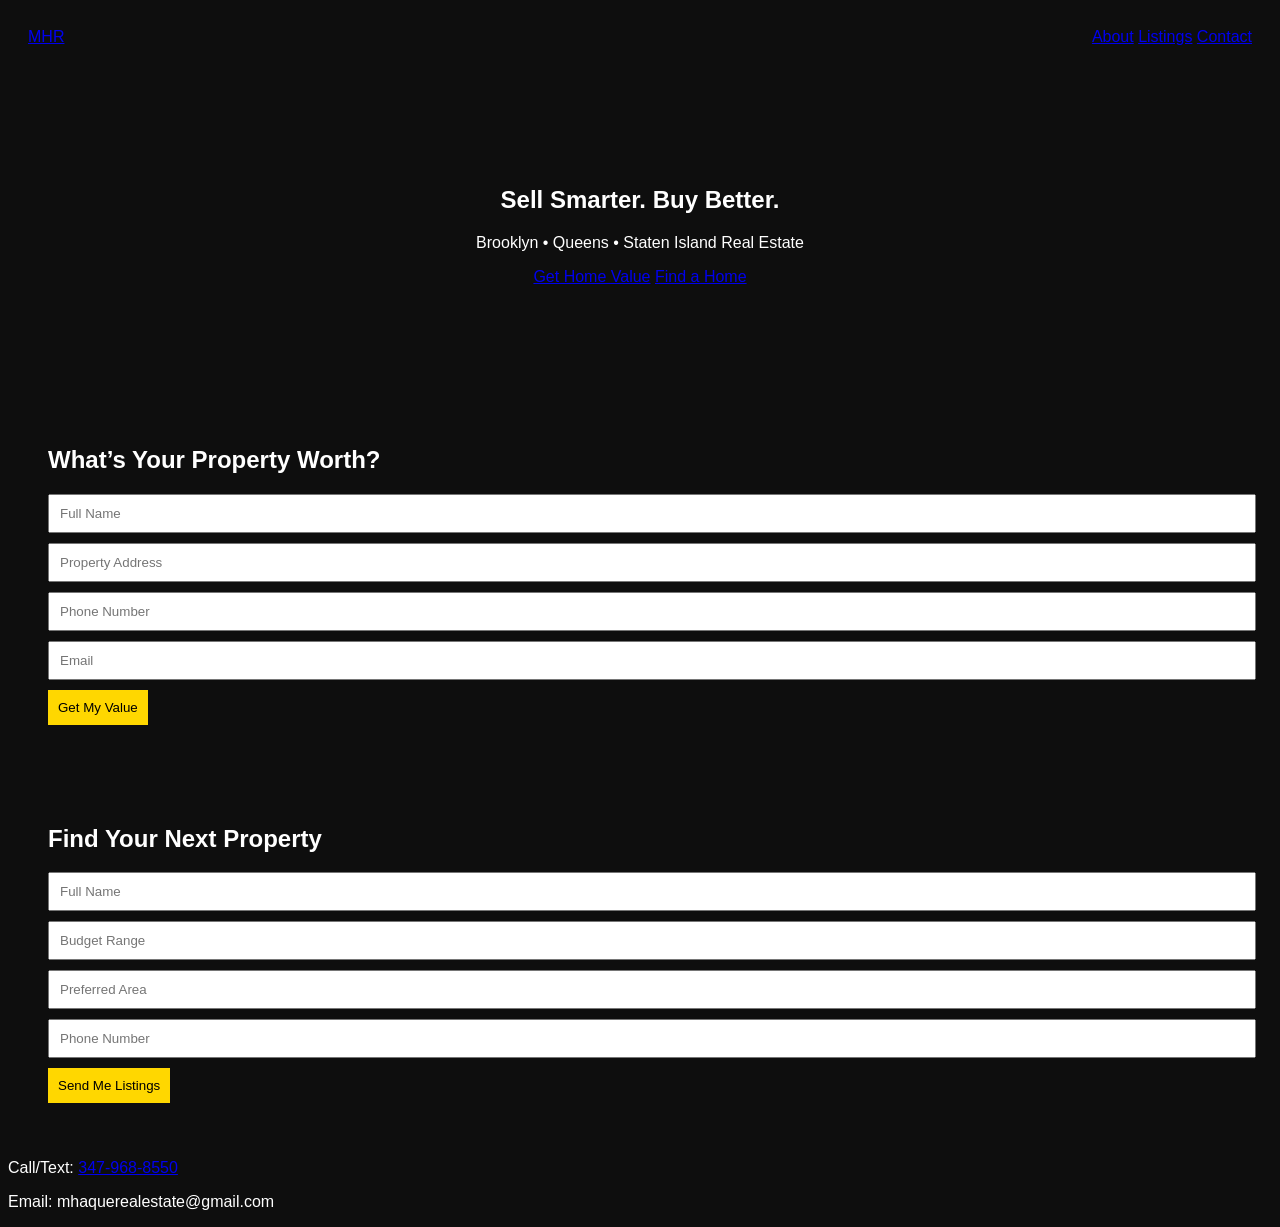
==== commit 3b971df1: "Add meta keywords to head section Added meta keywords for SEO optimization." ====
--- a/Index.html
+++ b/Index.html
@@ -1,9 +1,8 @@
 <!DOCTYPE html>
 <html lang="en">
-<head>
+<head><meta name="keywords" content="NYC real estate broker, Brooklyn homes for sale, Queens real estate, Staten Island property, sell my house NYC">
 <meta charset="UTF-8">
 <meta name="viewport" content="width=device-width, initial-scale=1.0">
-
 <title>NYC Real Estate Broker | Monjurul Haque</title>
 <meta name="description" content="Top NYC real estate broker Monjurul Haque. Buy, sell, or invest in Brooklyn, Queens & Staten Island. Get your home value today.">
 
--- a/style.css
+++ b/style.css
@@ -0,0 +1,33 @@
+body {
+  font-family: Arial;
+  background: #0e0e0e;
+  color: white;
+}
+
+nav {
+  display:flex;
+  justify-content:space-between;
+  padding:20px;
+}
+
+.hero {
+  text-align:center;
+  padding:100px 20px;
+}
+
+.form-section {
+  padding:40px;
+}
+
+input, textarea {
+  display:block;
+  margin:10px 0;
+  padding:10px;
+  width:100%;
+}
+
+button {
+  background:gold;
+  padding:10px;
+  border:none;
+}
